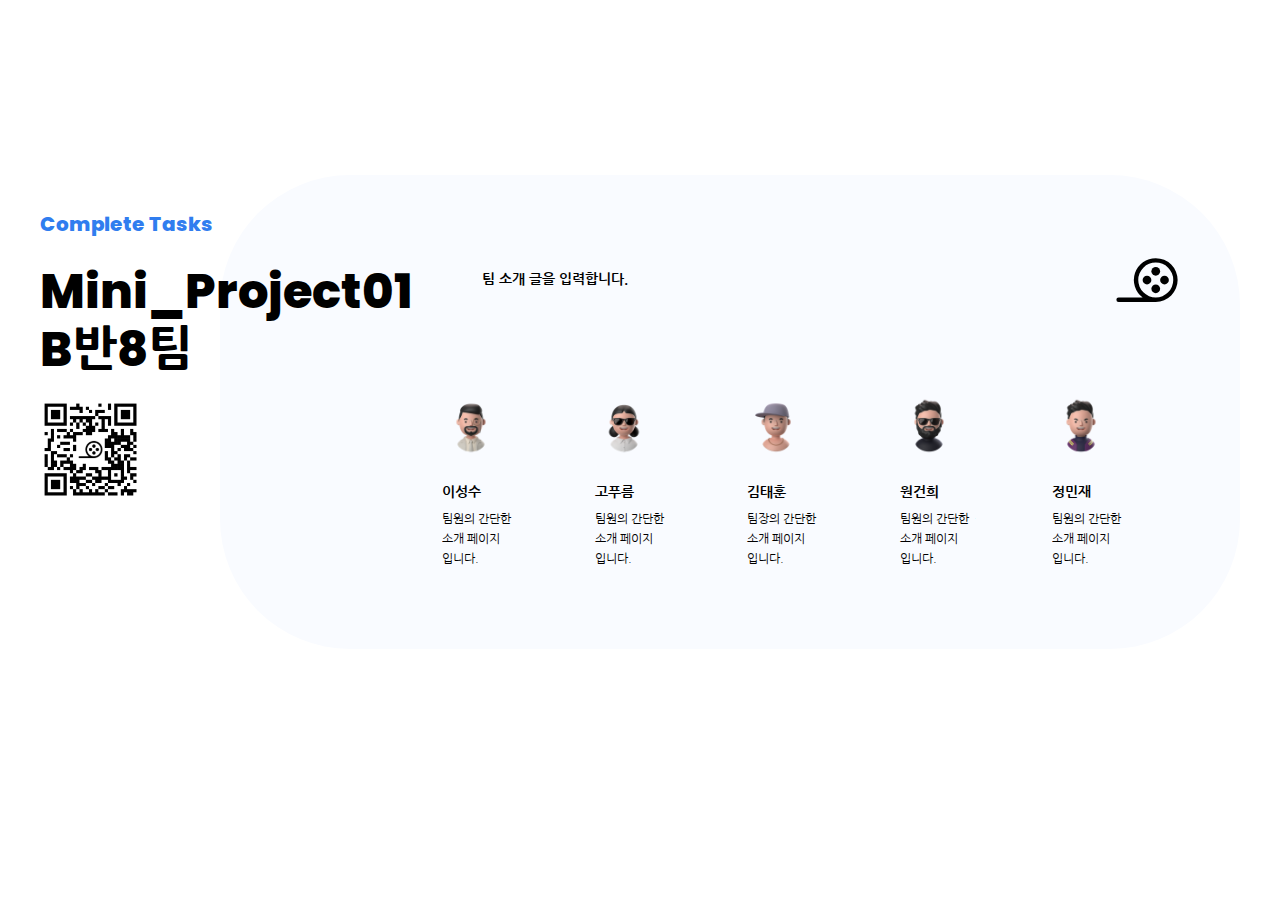
==== index.html @ e61811ae "Add files via upload" ====
<!DOCTYPE html>
<html lang="en">
   <head>
      <meta charset="UTF-8">
      <meta http-equiv="X-UA-Compatible" content="IE=edge">
      <meta name="viewport" content="width=device-width, initial-scale=1.0">
      <title>Mini_Project01</title>
      <link rel="stylesheet" href="index.css">
      <script src="javascript/prefixfree.min.js"></script>
   </head>
   <body>
      <article class="wrap">
         <header>
            <h1><span>Complete Tasks</span>Mini_Project01<br>B반8팀</h1>
            <img src="res/minipj01.png" alt="B반8팀의 Github" title="B반8팀의 Github 바로가기 QRcode" width="100px">
         </header>
         <section class="flexbox">
            <img src="res/movie_roll_icon.svg" alt="팀로고" class="logo">
            <h2 class="hidden">팀 소개 페이지</h2>
            <p class="discript">팀 소개 글을 입력합니다.</p>
            <article>
               <h2 class="hidden">팀원 소개 링크</h2>
               <!-- 짧게 한마디 정도 쓰면 어떨까요..? -->
               <section>
                  <img src="res/people1_icon.png" alt="이름아이콘">
                  <h3>이성수</h3>
                  <p>팀원의 간단한<br>소개 페이지<br>입니다.</p>
                  <a href="https://teamsparta.notion.site/6-dbf81504616240219fe5fcd75f99147f?p=98fcc7e62e7540d7b784379b0a7406f2&pm=s" target="_blank" title="팀원소개"><span class="hidden">이성수 팀원 소개 페이지로 이동하기</span></a>
               </section>
               <section>
                  <img src="res/people4_icon.png" alt="이름아이콘">
                  <h3>고푸름</h3>
                  <p>팀원의 간단한<br>소개 페이지<br>입니다.</p>
                  <a href="https://teamsparta.notion.site/6-dbf81504616240219fe5fcd75f99147f?p=397af7d6f3834342be9b9a8756e6ca54&pm=s" target="_blank" title="팀원소개"><span class="hidden">고푸름 팀원 소개 페이지로 이동하기</span></a>
               </section>
               <section>
                  <img src="res/people3_icon.png" alt="이름아이콘">
                  <h3>김태훈</h3>
                  <p>팀장의 간단한<br>소개 페이지<br>입니다.</p>
                  <a href="https://teamsparta.notion.site/6-dbf81504616240219fe5fcd75f99147f?p=f51c960fd0f84b189da4b318b7c86f99&pm=s" target="_blank" title="팀장소개"><span class="hidden">김태훈 팀장 소개 페이지로 이동하기</span></a>
               </section>
               <section>
                  <img src="res/people2_icon.png" alt="이름아이콘">
                  <h3>원건희</h3>
                  <p>팀원의 간단한<br>소개 페이지<br>입니다.</p>
                  <a href="https://teamsparta.notion.site/6-dbf81504616240219fe5fcd75f99147f?p=e56d6638f5a5453eb2c72391bbf1db9d&pm=s" target="_blank" title="팀원소개"><span class="hidden">원건희 팀원 소개 페이지로 이동하기</span></a>
               </section>
               <section>
                  <img src="res/people5_icon.png" alt="이름아이콘">
                  <h3>정민재</h3>
                  <p>팀원의 간단한<br>소개 페이지<br>입니다.</p>
                  <a href="" target="_blank" title="팀원소개"><span class="hidden">정민재 팀원 소개 페이지로 이동하기</span></a>
               </section>
            </article>
         </section>
      </article>
   </body>
</html>
---- index.css ----
@charset "utf-8";
@import url('https://fonts.googleapis.com/css2?family=Nanum+Gothic:wght@400;700;800&family=Poppins:wght@700&display=swap');

*{margin:0; padding:0; box-sizing:border-box;}
p, h3{font-family:'Nanum Gothic'; font-size:14px; font-weight:700}
.hidden {position:absolute; width:1px; height:1px; overflow:hidden; margin:-1px; border:0;}

body{display:flex; justify-content:center; align-items:center; min-height:100vh;}
.wrap {position:relative; width:1200px; height:550px}

header{float:left; margin-top:20px;}
header h1{font-family:'Poppins', 'Nanum Gothic'; font-size:48px; line-height:58px; font-weight:800; padding-bottom:20px}
header h1 span{display:block; color:#307DEF; font-size:20px; margin-bottom:10px;}

.flexbox {display:flex; flex-direction:column; position:relative; padding-right:65px;} 
.flexbox::before{content:""; position:absolute; top:0; right:0; width:1020px; height:474px; background:#F9FBFF url(../resources/images/kej/index/bg.png) no-repeat right top; border-radius:130px; z-index:-999}
.discript{height:187px; padding:92px 0 0 70px; line-height:24px;}
.flexbox > article {display:flex}
.flexbox > article > section {position:relative; width:178px; height:328px; border-radius:70px; padding:35px 0 0 30px}
.flexbox > article > section > img {width:58px; height:58px}
.flexbox > article > section > h3 {margin:26px 0 10px 0;}
.flexbox > article > section > p {font-size:12px; font-weight:400; line-height:20px}
@keyframes boxon {
    from{background:rgba(255,255,255,0); box-shadow:0px 0px 60px rgba(48, 125, 239, 0);} to{background:#fff; box-shadow:0px 0px 60px rgba(48, 125, 239, 0.15);}
}
.flexbox > article > section:hover{animation:boxon 0.3s; background:#fff; box-shadow:0px 0px 60px rgba(48, 125, 239, 0.15)}
.flexbox > article > section > a {position:absolute; right:24px; bottom:40px; width:40px; height:40px; border-radius:20px; opacity:0;}
.flexbox > article > section:hover > a{background:#307DEF url('../res/btn_arrow.svg') no-repeat center; opacity:0.5; transition:0.3s;}
.flexbox > article > section:hover > a:hover{box-shadow:0px 3px 10px rgba(48, 125, 239, 0.5); opacity:1; transition:0.3s}
.logo{width: 70px; margin-left: 700px; margin-top: 70px; position: absolute; display: flex;}
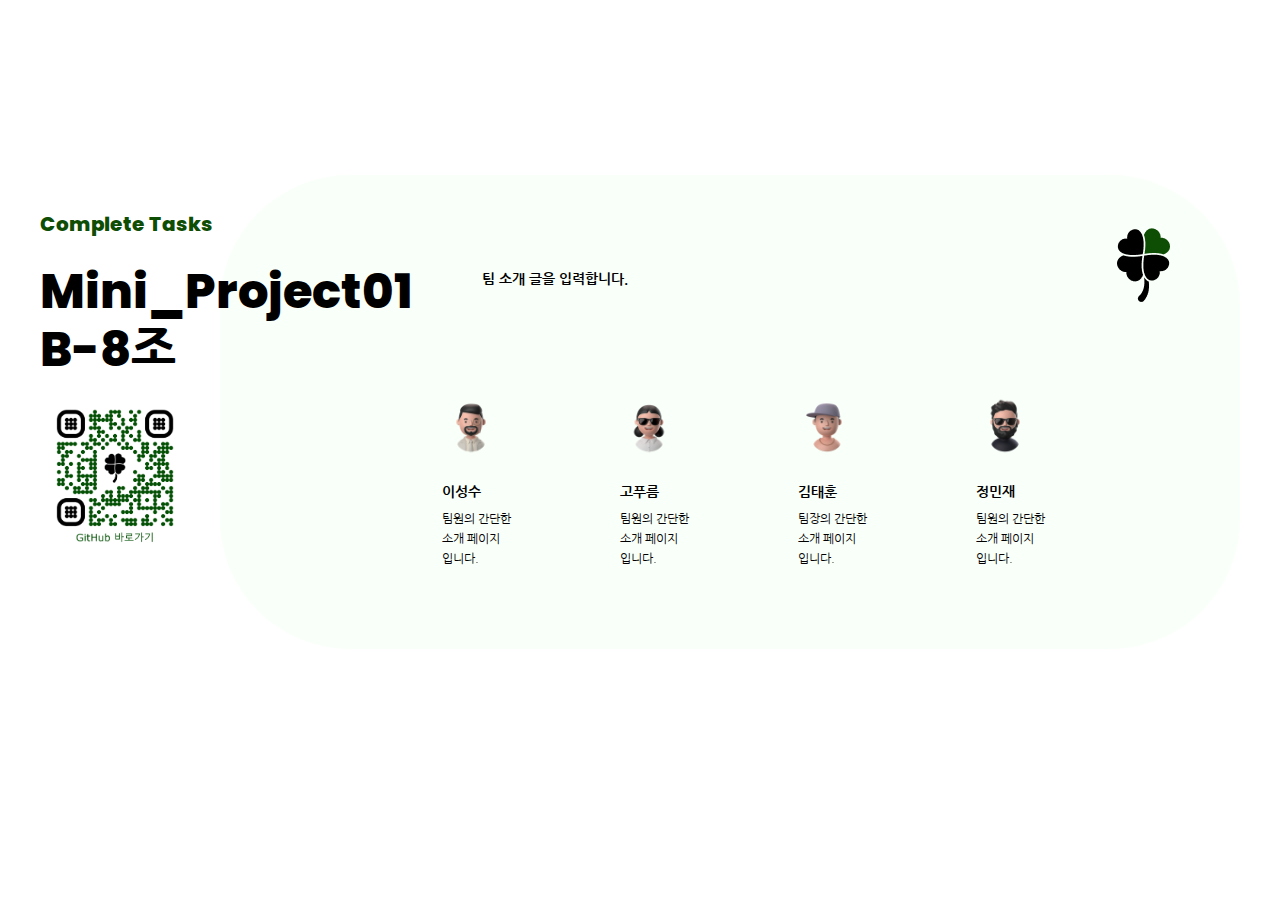
==== commit 26796b8b: "브랜치 테스트" ====
--- a/index.html
+++ b/index.html
@@ -6,21 +6,21 @@
       <meta name="viewport" content="width=device-width, initial-scale=1.0">
       <title>Mini_Project01</title>
       <link rel="stylesheet" href="index.css">
-      <script src="javascript/prefixfree.min.js"></script>
+      <script src="prefixfree.min.js"></script>
    </head>
    <body>
       <article class="wrap">
          <header>
-            <h1><span>Complete Tasks</span>Mini_Project01<br>B반8팀</h1>
-            <img src="res/minipj01.png" alt="B반8팀의 Github" title="B반8팀의 Github 바로가기 QRcode" width="100px">
+            <h1><span>Complete Tasks</span>Mini_Project01<br>B-8조</h1>
+            <a href="https://github.com/sxi8022/moviereco" target="_blank"><img src="res/miniPJ01QR.png" alt="B-8의 Github" title="B-8의 Github 바로가기 QRcode" width="150px"></a>
          </header>
          <section class="flexbox">
-            <img src="res/movie_roll_icon.svg" alt="팀로고" class="logo">
             <h2 class="hidden">팀 소개 페이지</h2>
             <p class="discript">팀 소개 글을 입력합니다.</p>
             <article>
                <h2 class="hidden">팀원 소개 링크</h2>
-               <!-- 짧게 한마디 정도 쓰면 어떨까요..? -->
+               <!-- 짧게 한마디 정도 쓰면 어떨까요..?
+                    원하시는 아이콘으로 변경하셔도 됩니다 -->
                <section>
                   <img src="res/people1_icon.png" alt="이름아이콘">
                   <h3>이성수</h3>
@@ -41,15 +41,9 @@
                </section>
                <section>
                   <img src="res/people2_icon.png" alt="이름아이콘">
-                  <h3>원건희</h3>
-                  <p>팀원의 간단한<br>소개 페이지<br>입니다.</p>
-                  <a href="https://teamsparta.notion.site/6-dbf81504616240219fe5fcd75f99147f?p=e56d6638f5a5453eb2c72391bbf1db9d&pm=s" target="_blank" title="팀원소개"><span class="hidden">원건희 팀원 소개 페이지로 이동하기</span></a>
-               </section>
-               <section>
-                  <img src="res/people5_icon.png" alt="이름아이콘">
                   <h3>정민재</h3>
                   <p>팀원의 간단한<br>소개 페이지<br>입니다.</p>
-                  <a href="" target="_blank" title="팀원소개"><span class="hidden">정민재 팀원 소개 페이지로 이동하기</span></a>
+                  <a href="https://teamsparta.notion.site/6-dbf81504616240219fe5fcd75f99147f?p=1e27893b34f94d7fa20324c3a760cc92&pm=s" target="_blank" title="팀원소개"><span class="hidden">정민재 팀원 소개 페이지로 이동하기</span></a>
                </section>
             </article>
          </section>
--- a/index.css
+++ b/index.css
@@ -10,10 +10,10 @@
 
 header{float:left; margin-top:20px;}
 header h1{font-family:'Poppins', 'Nanum Gothic'; font-size:48px; line-height:58px; font-weight:800; padding-bottom:20px}
-header h1 span{display:block; color:#307DEF; font-size:20px; margin-bottom:10px;}
+header h1 span{display:block; color:#0E4D04; font-size:20px; margin-bottom:10px;}
 
 .flexbox {display:flex; flex-direction:column; position:relative; padding-right:65px;} 
-.flexbox::before{content:""; position:absolute; top:0; right:0; width:1020px; height:474px; background:#F9FBFF url(../resources/images/kej/index/bg.png) no-repeat right top; border-radius:130px; z-index:-999}
+.flexbox::before{content:""; position:absolute; top:0; right:0; width:1020px; height:474px; background:#f9fff9 url(./res/logo.png) no-repeat right top; border-radius:130px; z-index:-999}
 .discript{height:187px; padding:92px 0 0 70px; line-height:24px;}
 .flexbox > article {display:flex}
 .flexbox > article > section {position:relative; width:178px; height:328px; border-radius:70px; padding:35px 0 0 30px}
@@ -21,10 +21,9 @@
 .flexbox > article > section > h3 {margin:26px 0 10px 0;}
 .flexbox > article > section > p {font-size:12px; font-weight:400; line-height:20px}
 @keyframes boxon {
-    from{background:rgba(255,255,255,0); box-shadow:0px 0px 60px rgba(48, 125, 239, 0);} to{background:#fff; box-shadow:0px 0px 60px rgba(48, 125, 239, 0.15);}
+    from{background:rgba(255,255,255,0); box-shadow:0px 0px 60px rgba(80, 239, 48, 0.5);} to{background:#fff; box-shadow:0px 0px 60px rgba(80, 239, 48, 0.5);}
 }
-.flexbox > article > section:hover{animation:boxon 0.3s; background:#fff; box-shadow:0px 0px 60px rgba(48, 125, 239, 0.15)}
+.flexbox > article > section:hover{animation:boxon 0.3s; background:#fff; box-shadow:0px 0px 60px rgba(80, 239, 48, 0.5)}
 .flexbox > article > section > a {position:absolute; right:24px; bottom:40px; width:40px; height:40px; border-radius:20px; opacity:0;}
-.flexbox > article > section:hover > a{background:#307DEF url('../res/btn_arrow.svg') no-repeat center; opacity:0.5; transition:0.3s;}
-.flexbox > article > section:hover > a:hover{box-shadow:0px 3px 10px rgba(48, 125, 239, 0.5); opacity:1; transition:0.3s}
-.logo{width: 70px; margin-left: 700px; margin-top: 70px; position: absolute; display: flex;}+.flexbox > article > section:hover > a{background:#0E4D04 url('./res/btn_arrow.svg') no-repeat center; opacity:0.5; transition:0.3s;}
+.flexbox > article > section:hover > a:hover{box-shadow:0px 3px 10px rgba(80, 239, 48, 0.5); opacity:1; transition:0.3s}